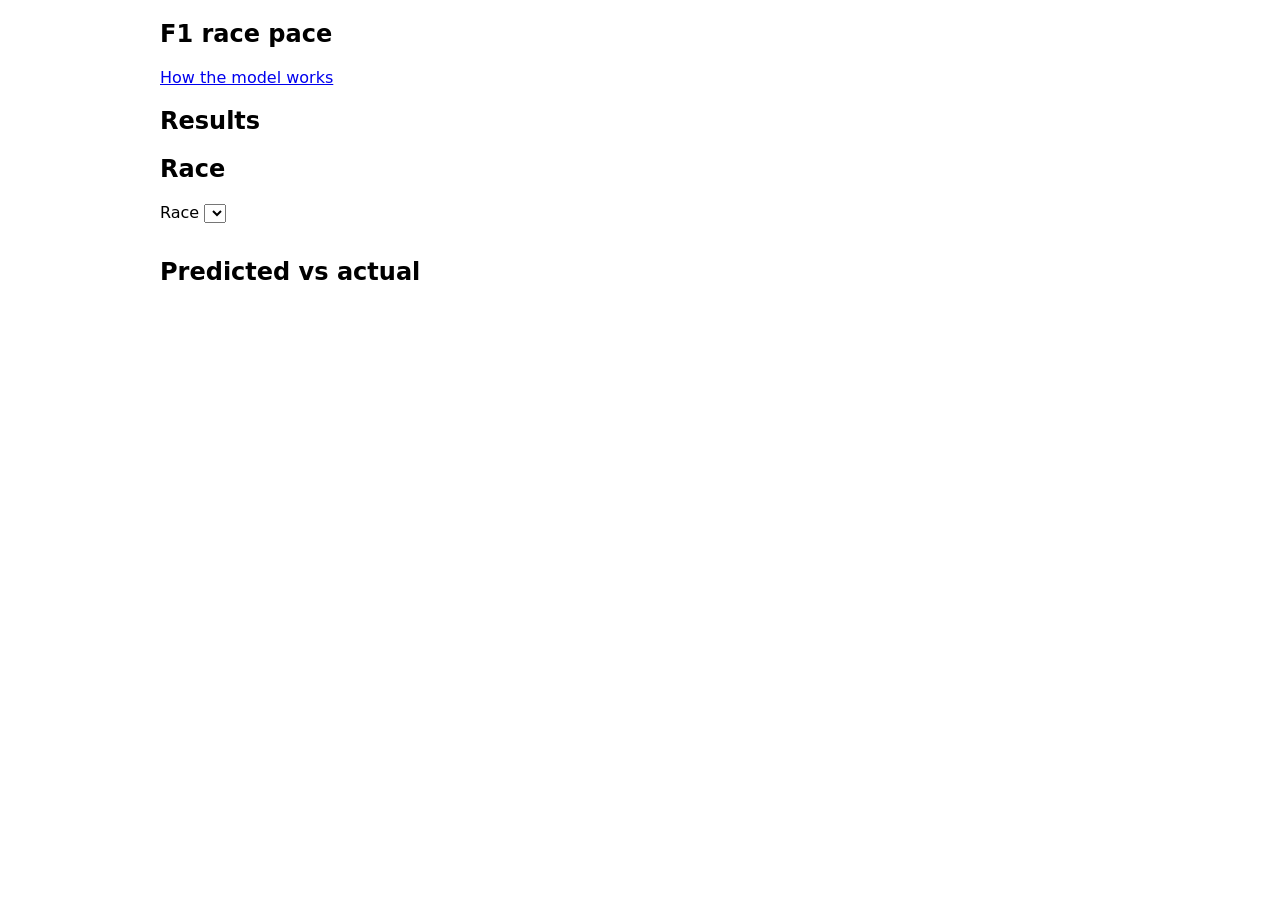
==== site/index.html @ 0c911e38 "feat: enhance static site generator to support multiple pages - Updated the static site generator to" ====
<!doctype html>
<html lang="en">
<head>
  <meta charset="utf-8">
  <meta name="viewport" content="width=device-width, initial-scale=1">
  <title>F1 race pace</title>
  <meta name="description" content="Predicted race pace of every F1 driver after Saturday qualifying, against what happened on Sunday.">
  <link rel="stylesheet" href="site.css">
  <script src="site.js" defer></script>
</head>
<body>
  <div id="notice" role="status" hidden></div>
  <noscript><p>This page needs JavaScript to load the data.</p></noscript>
  <main>
    <section id="hero" aria-labelledby="hero-title">
      <h1 id="hero-title">F1 race pace</h1>
      <p id="hero-meta"></p>
      <p><a href="model.html">How the model works</a></p>
    </section>

    <section id="results" aria-labelledby="results-title">
      <h2 id="results-title">Results</h2>
      <div id="results-figures"></div>
      <div id="results-by-race"></div>
    </section>

    <section id="race" aria-labelledby="race-title">
      <h2 id="race-title">Race</h2>
      <label for="race-select">Race</label>
      <select id="race-select"></select>
      <p id="race-meta"></p>
      <table id="race-table"></table>
    </section>

    <section id="scatter" aria-labelledby="scatter-title">
      <h2 id="scatter-title">Predicted vs actual</h2>
      <svg id="scatter-plot" role="img" aria-label="Predicted against actual pace of each driver"></svg>
    </section>

    <section id="features" aria-labelledby="features-title" hidden>
      <h2 id="features-title">Features</h2>
      <div id="features-importance"></div>
    </section>
  </main>
</body>
</html>
---- site/site.css ----
/* Source of site/site.css. SPEC 16 step 12 writes the visual identity; until then, a readable default. */
body { font-family: system-ui, sans-serif; margin: 0 auto; max-width: 60rem; padding: 0 1rem; }
section[hidden], #notice[hidden] { display: none; }
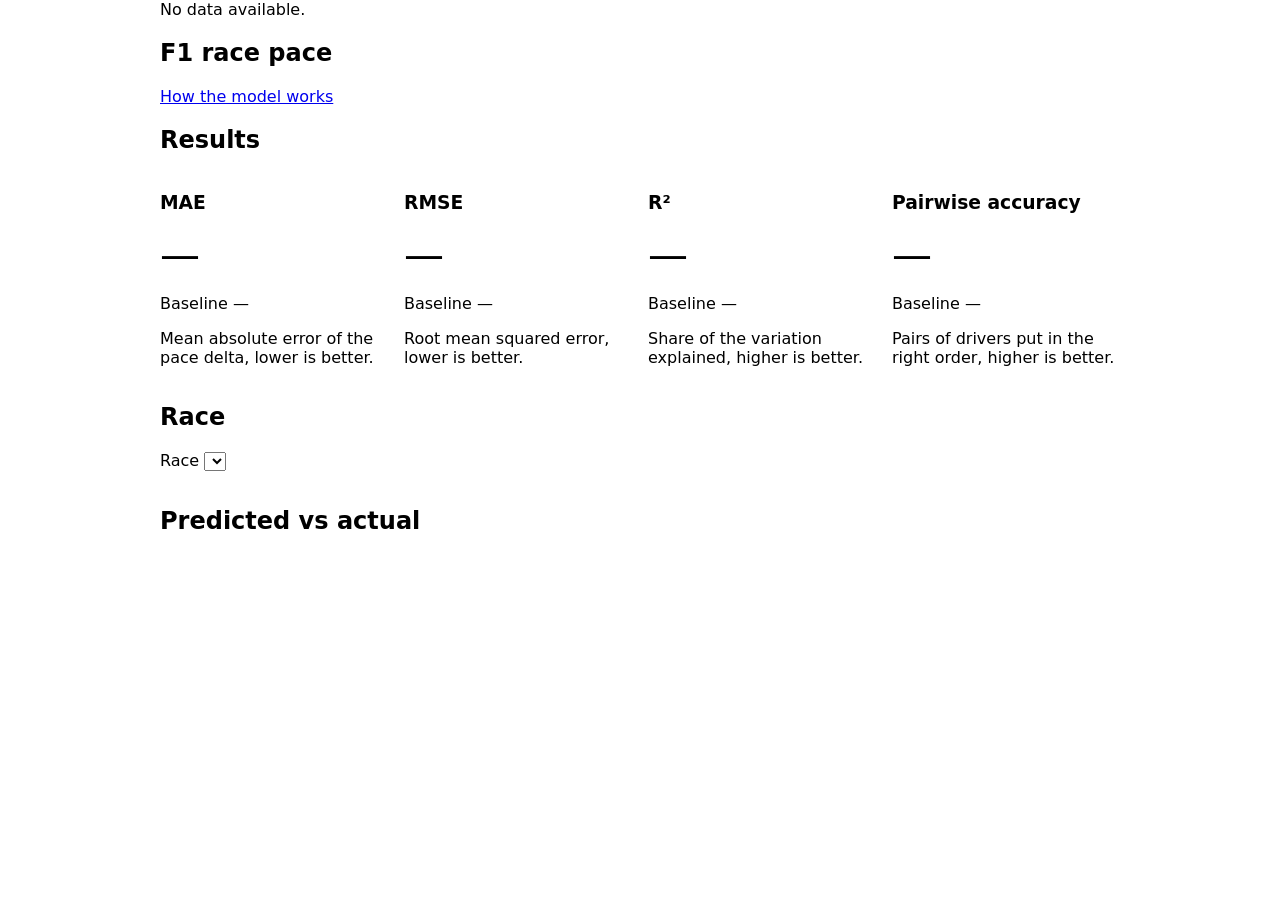
==== commit dcd72f5c: "feat: add results section with metrics display and corresponding styles; implement data handling for" ====
--- a/site/index.html
+++ b/site/index.html
@@ -20,7 +20,32 @@
 
     <section id="results" aria-labelledby="results-title">
       <h2 id="results-title">Results</h2>
-      <div id="results-figures"></div>
+      <div id="results-figures" class="figures">
+        <article class="figure" data-metric="mae">
+          <h3>MAE</h3>
+          <p class="figure-value" data-role="champion">&mdash;</p>
+          <p class="figure-baseline">Baseline <span data-role="baseline">&mdash;</span></p>
+          <p class="figure-hint">Mean absolute error of the pace delta, lower is better.</p>
+        </article>
+        <article class="figure" data-metric="rmse">
+          <h3>RMSE</h3>
+          <p class="figure-value" data-role="champion">&mdash;</p>
+          <p class="figure-baseline">Baseline <span data-role="baseline">&mdash;</span></p>
+          <p class="figure-hint">Root mean squared error, lower is better.</p>
+        </article>
+        <article class="figure" data-metric="r2">
+          <h3>R&sup2;</h3>
+          <p class="figure-value" data-role="champion">&mdash;</p>
+          <p class="figure-baseline">Baseline <span data-role="baseline">&mdash;</span></p>
+          <p class="figure-hint">Share of the variation explained, higher is better.</p>
+        </article>
+        <article class="figure" data-metric="pairwise_acc">
+          <h3>Pairwise accuracy</h3>
+          <p class="figure-value" data-role="champion">&mdash;</p>
+          <p class="figure-baseline">Baseline <span data-role="baseline">&mdash;</span></p>
+          <p class="figure-hint">Pairs of drivers put in the right order, higher is better.</p>
+        </article>
+      </div>
       <div id="results-by-race"></div>
     </section>
 
--- a/site/site.css
+++ b/site/site.css
@@ -1,3 +1,9 @@
 /* Source of site/site.css. SPEC 16 step 12 writes the visual identity; until then, a readable default. */
 body { font-family: system-ui, sans-serif; margin: 0 auto; max-width: 60rem; padding: 0 1rem; }
 section[hidden], #notice[hidden] { display: none; }
+.figures { display: grid; gap: 1rem; grid-template-columns: repeat(auto-fit, minmax(12rem, 1fr)); }
+.figure-value { font-size: 2.5rem; font-variant-numeric: tabular-nums; margin: 0; }
+.race-bars { list-style: none; padding: 0; }
+.race-bar { display: grid; gap: 0.25rem; grid-template-columns: 12rem 1fr 1fr auto; align-items: center; }
+.bar { background: currentColor; display: block; height: 0.6rem; }
+.bar.baseline { opacity: 0.4; }
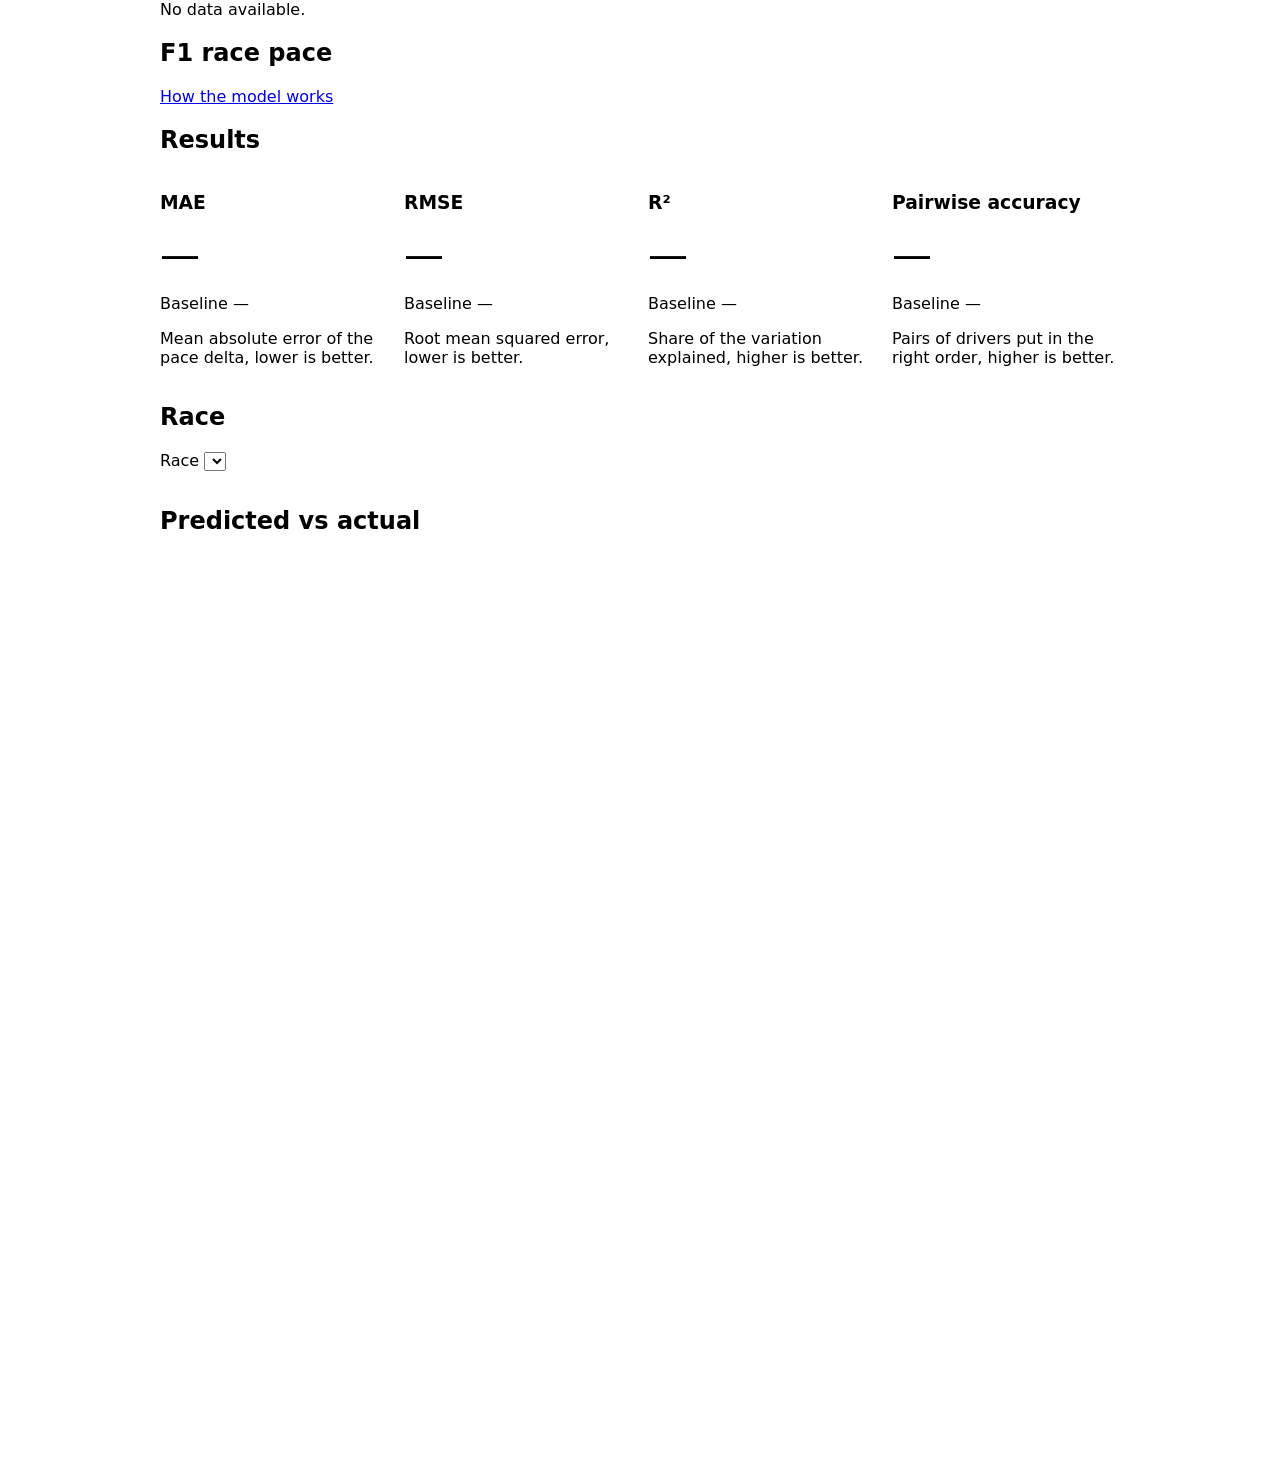
==== commit 13b05412: "feat: implement scatter plot for predicted vs actual pace - Added scatter plot to visualize predicte" ====
--- a/site/index.html
+++ b/site/index.html
@@ -59,7 +59,8 @@
 
     <section id="scatter" aria-labelledby="scatter-title">
       <h2 id="scatter-title">Predicted vs actual</h2>
-      <svg id="scatter-plot" role="img" aria-label="Predicted against actual pace of each driver"></svg>
+      <svg id="scatter-plot" viewBox="0 0 560 520" role="img" aria-label="Predicted against actual pace of each driver"></svg>
+      <p id="scatter-note"></p>
     </section>
 
     <section id="features" aria-labelledby="features-title" hidden>
--- a/site/site.css
+++ b/site/site.css
@@ -7,3 +7,24 @@
 .race-bar { display: grid; gap: 0.25rem; grid-template-columns: 12rem 1fr 1fr auto; align-items: center; }
 .bar { background: currentColor; display: block; height: 0.6rem; }
 .bar.baseline { opacity: 0.4; }
+
+:root { --team-unknown: #8a8f98; }
+.swatch { background: var(--team, var(--team-unknown)); display: inline-block; height: 0.8rem; margin-right: 0.4rem; width: 0.8rem; }
+.pace { font-variant-numeric: tabular-nums; text-align: right; }
+.not-scored { opacity: 0.55; }
+.late-mark { border: 1px solid currentColor; border-radius: 0.2rem; font-size: 0.7rem; padding: 0 0.3rem; text-transform: uppercase; }
+
+#scatter-plot { display: block; height: auto; max-width: 100%; width: 100%; }
+#scatter-plot .grid { stroke: currentColor; stroke-opacity: 0.12; }
+#scatter-plot .grid.zero { stroke-opacity: 0.4; }
+#scatter-plot .diagonal { stroke: currentColor; stroke-dasharray: 4 4; stroke-opacity: 0.5; }
+#scatter-plot .tick, #scatter-plot .axis-label, #scatter-plot .point-label { fill: currentColor; font-size: 12px; }
+#scatter-plot .point { opacity: 0; transition: transform 0.6s ease, opacity 0.4s ease calc(var(--i, 0) * 40ms); }
+#scatter-plot.revealed .point { opacity: 1; }
+#scatter-plot .point.leaving { opacity: 0; transition-delay: 0s; }
+#scatter-plot .dot { fill: var(--team, var(--team-unknown)); }
+#scatter-plot .late-ring { display: none; fill: none; stroke: var(--team, var(--team-unknown)); stroke-dasharray: 3 2; }
+#scatter-plot .point.late .late-ring { display: inline; }
+@media (prefers-reduced-motion: reduce) { #scatter-plot .point { opacity: 1; transition: none; } }
+#scatter-plot .point.label-hidden .point-label { display: none; }
+#scatter-plot .point.offscale .dot { stroke: currentColor; stroke-width: 2; }
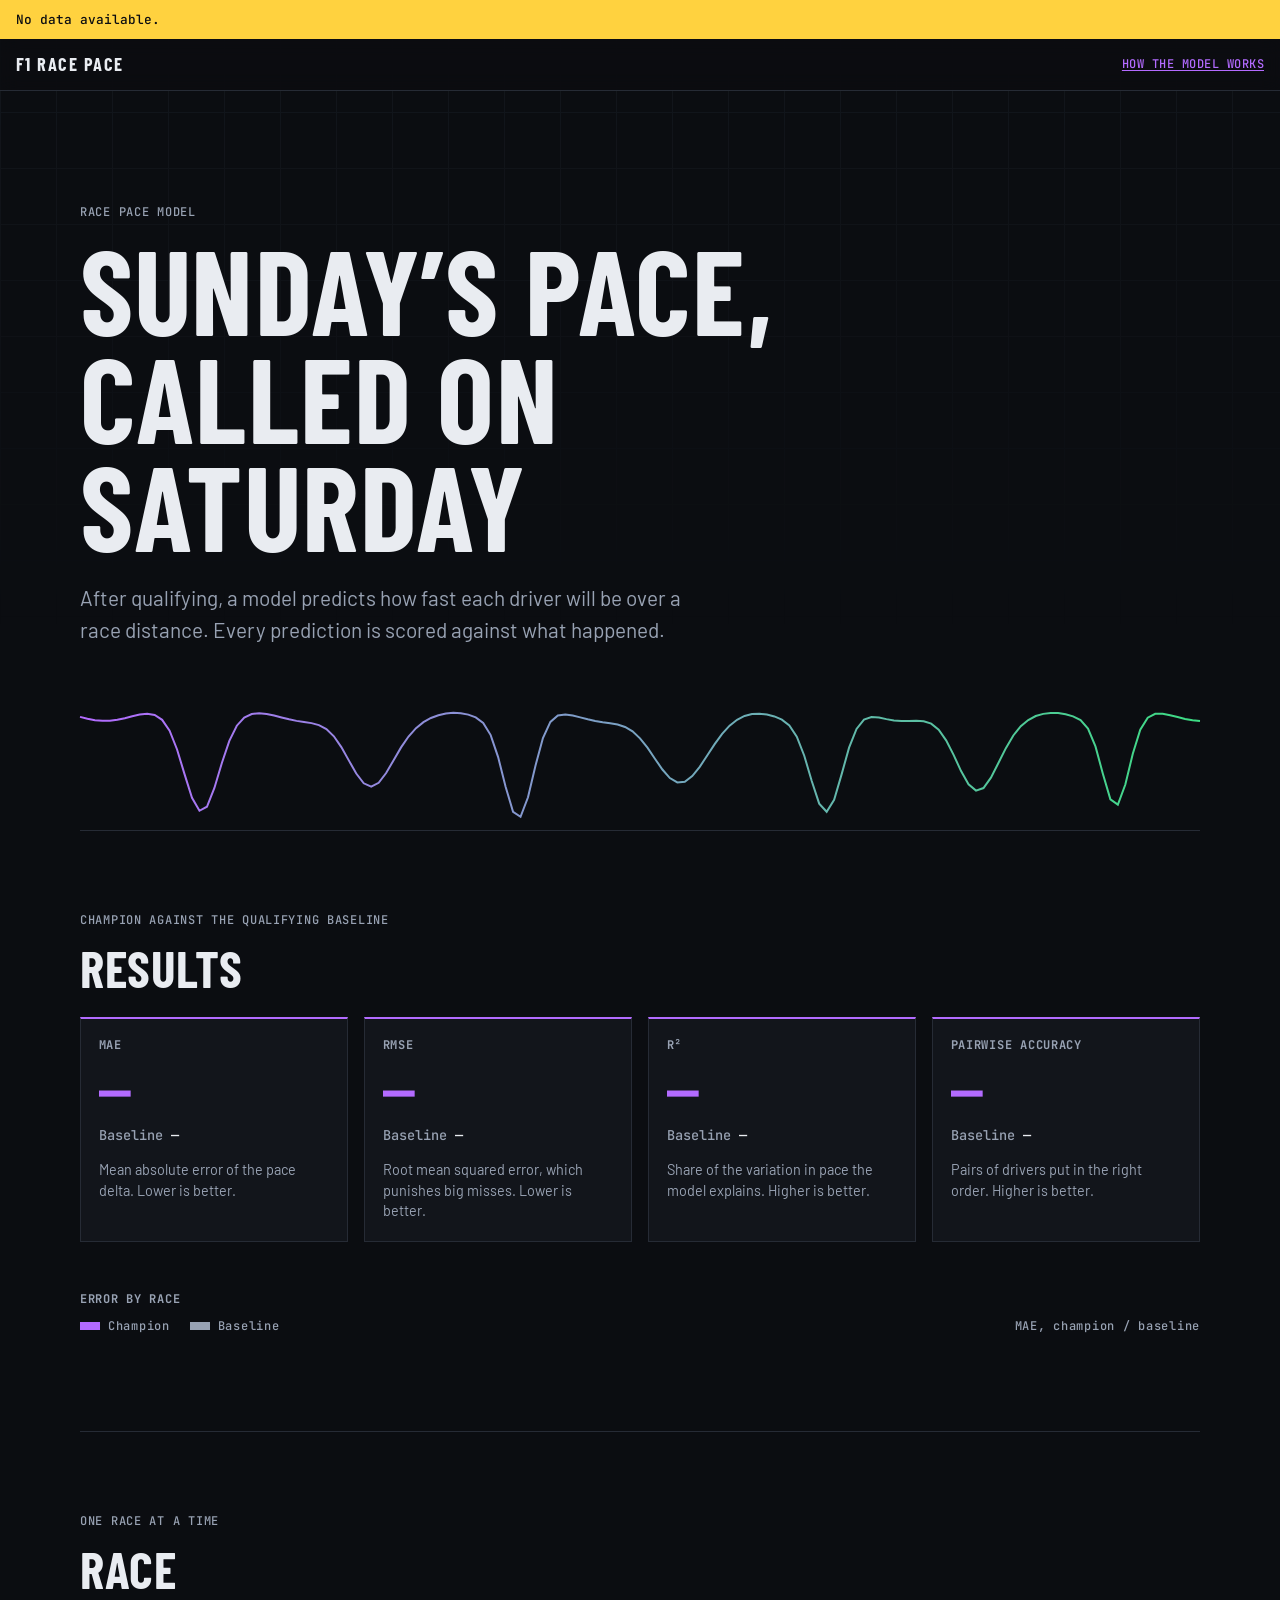
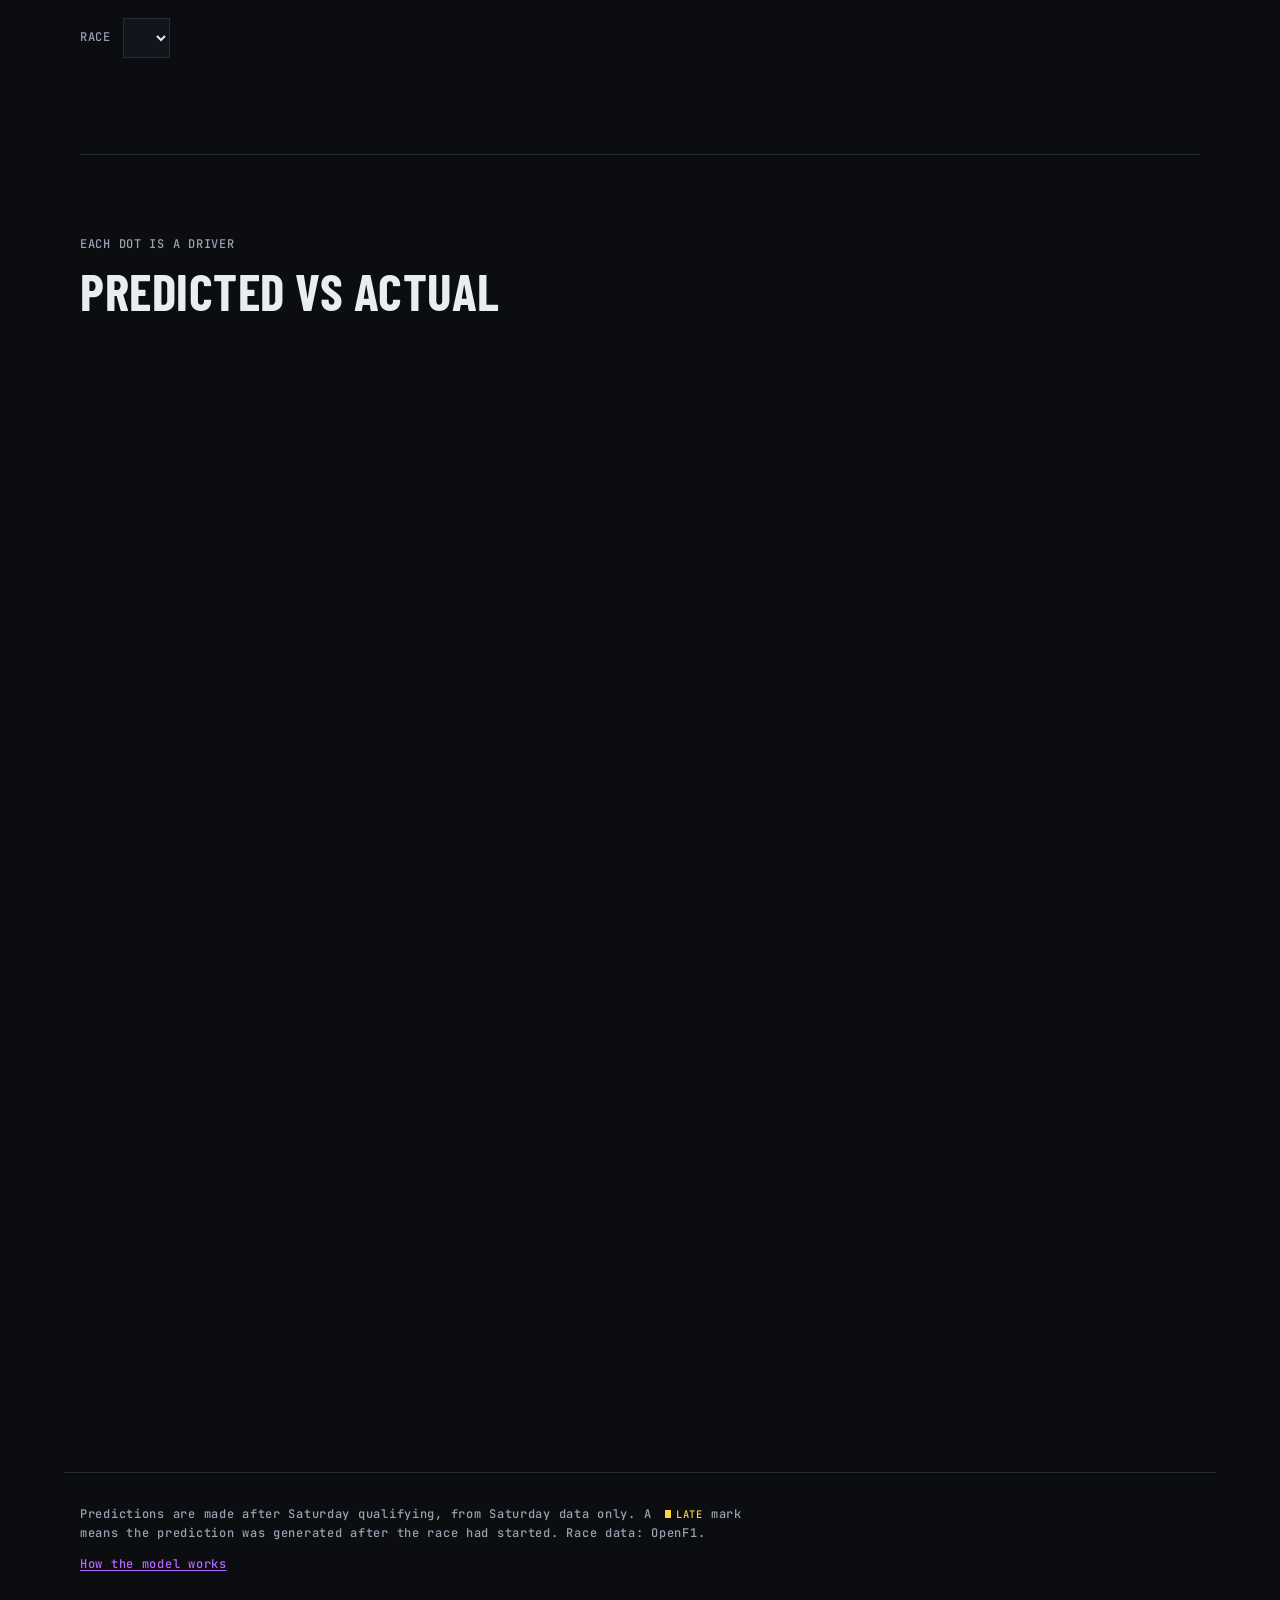
==== commit 4c618e76: "feat: enhance scatter plot label placement and responsiveness - Introduced a new function `placeLabe" ====
--- a/site/index.html
+++ b/site/index.html
@@ -3,70 +3,102 @@
 <head>
   <meta charset="utf-8">
   <meta name="viewport" content="width=device-width, initial-scale=1">
+  <meta name="color-scheme" content="dark">
   <title>F1 race pace</title>
   <meta name="description" content="Predicted race pace of every F1 driver after Saturday qualifying, against what happened on Sunday.">
+  <link rel="preload" href="fonts/barlow-condensed-latin-700-normal.woff2" as="font" type="font/woff2" crossorigin>
+  <link rel="preload" href="fonts/jetbrains-mono-latin-700-normal.woff2" as="font" type="font/woff2" crossorigin>
   <link rel="stylesheet" href="site.css">
   <script src="site.js" defer></script>
 </head>
 <body>
   <div id="notice" role="status" hidden></div>
-  <noscript><p>This page needs JavaScript to load the data.</p></noscript>
+  <noscript><p class="noscript">This page needs JavaScript to load the data.</p></noscript>
+  <header class="masthead">
+    <a class="wordmark" href="#hero">F1 race pace</a>
+    <a class="masthead-link" href="model.html">How the model works</a>
+  </header>
   <main>
     <section id="hero" aria-labelledby="hero-title">
-      <h1 id="hero-title">F1 race pace</h1>
-      <p id="hero-meta"></p>
-      <p><a href="model.html">How the model works</a></p>
+      <p class="eyebrow">Race pace model</p>
+      <h1 id="hero-title">Sunday&rsquo;s pace, called on Saturday</h1>
+      <p class="lede">After qualifying, a model predicts how fast each driver will be over a race distance. Every prediction is scored against what happened.</p>
+      <p id="hero-meta" class="meta"></p>
+      <svg class="hero-trace" viewBox="0 0 1200 140" preserveAspectRatio="none" aria-hidden="true" focusable="false">
+        <defs>
+          <linearGradient id="trace-gradient" x1="0" x2="1" y1="0" y2="0">
+            <stop offset="0" style="stop-color: var(--champion)"/>
+            <stop offset="1" style="stop-color: var(--good)"/>
+          </linearGradient>
+        </defs>
+        <path d="M0 30.0 L8 31.8 L16 33.2 L24 33.9 L32 33.8 L40 32.8 L48 31.3 L56 29.4 L64 27.8 L72 27.1 L80 28.2 L88 32.9 L96 43.5 L104 61.7 L112 85.7 L120 108.7 L128 121.3 L136 117.4 L144 99.1 L152 74.9 L160 53.3 L168 38.6 L176 30.6 L184 27.2 L192 26.5 L200 27.2 L208 28.7 L216 30.6 L224 32.4 L232 33.9 L240 35.0 L248 36.1 L256 38.0 L264 41.9 L272 48.9 L280 59.4 L288 72.3 L296 85.1 L304 94.6 L312 97.9 L320 94.1 L328 84.6 L336 72.2 L344 59.7 L352 49.1 L360 41.0 L368 35.2 L376 31.1 L384 28.4 L392 26.7 L400 26.1 L408 26.4 L416 27.8 L424 30.5 L432 36.0 L440 47.7 L448 69.1 L456 98.0 L464 122.4 L472 127.2 L480 108.2 L488 77.5 L496 50.6 L504 34.9 L512 28.7 L520 27.6 L528 28.7 L536 30.5 L544 32.4 L552 34.0 L560 35.2 L568 36.2 L576 37.4 L584 39.8 L592 44.1 L600 50.9 L608 60.0 L616 70.7 L624 81.2 L632 89.5 L640 93.8 L648 93.1 L656 87.6 L664 78.6 L672 67.6 L680 56.5 L688 46.6 L696 38.6 L704 32.8 L712 29.1 L720 27.2 L728 26.9 L736 27.7 L744 29.6 L752 32.7 L760 38.4 L768 49.3 L776 67.8 L784 92.4 L792 114.4 L800 122.3 L808 110.7 L816 85.9 L824 59.9 L832 41.7 L840 32.7 L848 30.2 L856 30.7 L864 32.2 L872 33.5 L880 34.1 L888 34.1 L896 33.9 L904 34.3 L912 36.6 L920 42.5 L928 52.8 L936 67.0 L944 82.7 L952 95.6 L960 101.7 L968 99.2 L976 89.1 L984 74.9 L992 60.4 L1000 48.1 L1008 39.1 L1016 33.1 L1024 29.2 L1032 27.1 L1040 26.2 L1048 26.3 L1056 27.4 L1064 29.5 L1072 33.2 L1080 41.4 L1088 58.7 L1096 85.5 L1104 110.2 L1112 115.3 L1120 95.8 L1128 65.9 L1136 42.5 L1144 30.8 L1152 27.1 L1160 27.1 L1168 28.4 L1176 30.2 L1184 32.0 L1192 33.4 L1200 34.0" pathLength="1" fill="none" stroke="url(#trace-gradient)" stroke-width="2" vector-effect="non-scaling-stroke"/>
+      </svg>
     </section>
 
-    <section id="results" aria-labelledby="results-title">
+    <section id="results" class="reveal" aria-labelledby="results-title">
+      <p class="eyebrow">Champion against the qualifying baseline</p>
       <h2 id="results-title">Results</h2>
       <div id="results-figures" class="figures">
-        <article class="figure" data-metric="mae">
+        <article class="figure reveal" data-metric="mae">
           <h3>MAE</h3>
           <p class="figure-value" data-role="champion">&mdash;</p>
           <p class="figure-baseline">Baseline <span data-role="baseline">&mdash;</span></p>
-          <p class="figure-hint">Mean absolute error of the pace delta, lower is better.</p>
+          <p class="figure-hint">Mean absolute error of the pace delta. Lower is better.</p>
         </article>
-        <article class="figure" data-metric="rmse">
+        <article class="figure reveal" data-metric="rmse">
           <h3>RMSE</h3>
           <p class="figure-value" data-role="champion">&mdash;</p>
           <p class="figure-baseline">Baseline <span data-role="baseline">&mdash;</span></p>
-          <p class="figure-hint">Root mean squared error, lower is better.</p>
+          <p class="figure-hint">Root mean squared error, which punishes big misses. Lower is better.</p>
         </article>
-        <article class="figure" data-metric="r2">
+        <article class="figure reveal" data-metric="r2">
           <h3>R&sup2;</h3>
           <p class="figure-value" data-role="champion">&mdash;</p>
           <p class="figure-baseline">Baseline <span data-role="baseline">&mdash;</span></p>
-          <p class="figure-hint">Share of the variation explained, higher is better.</p>
+          <p class="figure-hint">Share of the variation in pace the model explains. Higher is better.</p>
         </article>
-        <article class="figure" data-metric="pairwise_acc">
+        <article class="figure reveal" data-metric="pairwise_acc">
           <h3>Pairwise accuracy</h3>
           <p class="figure-value" data-role="champion">&mdash;</p>
           <p class="figure-baseline">Baseline <span data-role="baseline">&mdash;</span></p>
-          <p class="figure-hint">Pairs of drivers put in the right order, higher is better.</p>
+          <p class="figure-hint">Pairs of drivers put in the right order. Higher is better.</p>
         </article>
       </div>
+      <h3 class="subhead">Error by race</h3>
+      <p class="legend"><span class="key champion">Champion</span> <span class="key baseline">Baseline</span> <span class="legend-note">MAE, champion / baseline</span></p>
       <div id="results-by-race"></div>
     </section>
 
-    <section id="race" aria-labelledby="race-title">
+    <section id="race" class="reveal" aria-labelledby="race-title">
+      <p class="eyebrow">One race at a time</p>
       <h2 id="race-title">Race</h2>
-      <label for="race-select">Race</label>
-      <select id="race-select"></select>
+      <div class="race-picker">
+        <label for="race-select">Race</label>
+        <select id="race-select"></select>
+      </div>
       <p id="race-meta"></p>
-      <table id="race-table"></table>
+      <div class="table-wrap">
+        <table id="race-table"></table>
+      </div>
     </section>
 
-    <section id="scatter" aria-labelledby="scatter-title">
+    <section id="scatter" class="reveal" aria-labelledby="scatter-title">
+      <p class="eyebrow">Each dot is a driver</p>
       <h2 id="scatter-title">Predicted vs actual</h2>
       <svg id="scatter-plot" viewBox="0 0 560 520" role="img" aria-label="Predicted against actual pace of each driver"></svg>
       <p id="scatter-note"></p>
     </section>
 
-    <section id="features" aria-labelledby="features-title" hidden>
+    <section id="features" class="reveal" aria-labelledby="features-title" hidden>
+      <p class="eyebrow">What the model leans on</p>
       <h2 id="features-title">Features</h2>
+      <p class="features-hint">How much the error (MAE) grows when a feature is shuffled, measured on the training rows. A longer bar means the model leans on that feature more.</p>
       <div id="features-importance"></div>
     </section>
   </main>
+  <footer class="colophon">
+    <p>Predictions are made after Saturday qualifying, from Saturday data only. A <span class="late-mark">late</span> mark means the prediction was generated after the race had started. Race data: OpenF1.</p>
+    <p><a href="model.html">How the model works</a></p>
+  </footer>
 </body>
 </html>
--- a/site/site.css
+++ b/site/site.css
@@ -1,30 +1,223 @@
-/* Source of site/site.css. SPEC 16 step 12 writes the visual identity; until then, a readable default. */
-body { font-family: system-ui, sans-serif; margin: 0 auto; max-width: 60rem; padding: 0 1rem; }
-section[hidden], #notice[hidden] { display: none; }
-.figures { display: grid; gap: 1rem; grid-template-columns: repeat(auto-fit, minmax(12rem, 1fr)); }
-.figure-value { font-size: 2.5rem; font-variant-numeric: tabular-nums; margin: 0; }
-.race-bars { list-style: none; padding: 0; }
-.race-bar { display: grid; gap: 0.25rem; grid-template-columns: 12rem 1fr 1fr auto; align-items: center; }
-.bar { background: currentColor; display: block; height: 0.6rem; }
-.bar.baseline { opacity: 0.4; }
-
-:root { --team-unknown: #8a8f98; }
-.swatch { background: var(--team, var(--team-unknown)); display: inline-block; height: 0.8rem; margin-right: 0.4rem; width: 0.8rem; }
-.pace { font-variant-numeric: tabular-nums; text-align: right; }
-.not-scored { opacity: 0.55; }
-.late-mark { border: 1px solid currentColor; border-radius: 0.2rem; font-size: 0.7rem; padding: 0 0.3rem; text-transform: uppercase; }
-
+/* Source of site/site.css. Identity: a pit-wall timing screen. Color carries meaning, as it does on the timing
+   tower: purple is the champion, grey the baseline, green an improvement and the yellow flag a late prediction.
+   Every text color below is checked against its background in tests/site/js/contrast.test.mjs (4.5:1). */
+
+@font-face { font-family: "Barlow Condensed"; font-weight: 600; font-display: swap; src: url("fonts/barlow-condensed-latin-600-normal.woff2") format("woff2"); }
+@font-face { font-family: "Barlow Condensed"; font-weight: 700; font-display: swap; src: url("fonts/barlow-condensed-latin-700-normal.woff2") format("woff2"); }
+@font-face { font-family: "Barlow"; font-weight: 400; font-display: swap; src: url("fonts/barlow-latin-400-normal.woff2") format("woff2"); }
+@font-face { font-family: "Barlow"; font-weight: 500; font-display: swap; src: url("fonts/barlow-latin-500-normal.woff2") format("woff2"); }
+@font-face { font-family: "JetBrains Mono"; font-weight: 500; font-display: swap; src: url("fonts/jetbrains-mono-latin-500-normal.woff2") format("woff2"); }
+@font-face { font-family: "JetBrains Mono"; font-weight: 700; font-display: swap; src: url("fonts/jetbrains-mono-latin-700-normal.woff2") format("woff2"); }
+
+:root {
+  --bg: #0b0d11;        /* asphalt */
+  --panel: #12151b;     /* pit wall */
+  --line: #262b35;      /* kerb */
+  --text: #e9ecf1;      /* chalk */
+  --muted: #98a2b3;     /* gantry */
+  --champion: #b36bff;  /* purple sector */
+  --good: #3ddc84;      /* green sector */
+  --flag: #ffd23f;      /* yellow flag */
+  --team-unknown: #8a8f98;
+
+  --display: "Barlow Condensed", "Arial Narrow", sans-serif;
+  --body: "Barlow", system-ui, sans-serif;
+  --data: "JetBrains Mono", ui-monospace, "SF Mono", Menlo, monospace;
+  --gutter: 1rem;
+}
+
+*, *::before, *::after { box-sizing: border-box; }
+html { color-scheme: dark; scroll-behavior: smooth; }
+body {
+  background: var(--bg);
+  color: var(--text);
+  font-family: var(--body);
+  font-size: 1.0625rem;
+  line-height: 1.55;
+  margin: 0;
+  min-height: 100vh;
+}
+/* a faint timing grid behind everything, fading out toward the bottom of the screen */
+body::before {
+  background-image: linear-gradient(var(--line) 1px, transparent 1px), linear-gradient(90deg, var(--line) 1px, transparent 1px);
+  background-size: 56px 56px;
+  content: "";
+  inset: 0;
+  mask-image: linear-gradient(to bottom, #000, transparent 70%);
+  opacity: 0.35;
+  pointer-events: none;
+  position: fixed;
+  z-index: -1;
+}
+a { color: var(--champion); text-underline-offset: 0.2em; }
+a:hover { color: var(--text); }
+:focus-visible { outline: 2px solid var(--flag); outline-offset: 3px; }
+[hidden] { display: none !important; }
+
+/* ---- notice and masthead ---- */
+#notice, .noscript { background: var(--flag); color: var(--bg); font-family: var(--data); font-size: 0.8rem; margin: 0; padding: 0.6rem var(--gutter); }
+.masthead {
+  align-items: center;
+  backdrop-filter: blur(10px);
+  background: color-mix(in srgb, var(--bg) 82%, transparent);
+  border-bottom: 1px solid var(--line);
+  display: flex;
+  justify-content: space-between;
+  padding: 0.7rem var(--gutter);
+  position: sticky;
+  top: 0;
+  z-index: 10;
+}
+.wordmark { color: var(--text); font-family: var(--display); font-size: 1.15rem; font-weight: 700; letter-spacing: 0.08em; text-decoration: none; text-transform: uppercase; }
+.masthead-link { font-family: var(--data); font-size: 0.75rem; letter-spacing: 0.04em; text-transform: uppercase; }
+
+main { margin: 0 auto; max-width: 72rem; padding: 0 var(--gutter); }
+section { border-top: 1px solid var(--line); padding-block: clamp(2.5rem, 7vw, 5rem); }
+#hero { border-top: 0; padding-bottom: 0; padding-top: clamp(3rem, 10vw, 7rem); position: relative; }
+
+/* ---- type ---- */
+.eyebrow, .meta, .legend, th, .figure h3, .subhead, #race-meta, #scatter-note, .colophon, label, summary {
+  font-family: var(--data);
+  font-size: 0.75rem;
+  letter-spacing: 0.06em;
+}
+.eyebrow { color: var(--muted); margin: 0 0 0.75rem; text-transform: uppercase; }
+h1, h2 { font-family: var(--display); font-weight: 700; letter-spacing: 0.01em; margin: 0; text-transform: uppercase; }
+h1 { font-size: clamp(3rem, 11vw, 7.5rem); line-height: 0.9; max-width: 14ch; }
+h2 { font-size: clamp(2rem, 5vw, 3.2rem); line-height: 1; margin-bottom: 1.5rem; }
+.lede { color: var(--muted); font-size: clamp(1.05rem, 2.2vw, 1.3rem); margin: 1.5rem 0 0; max-width: 40rem; }
+.meta { color: var(--text); margin: 1.5rem 0 0; }
+.subhead { color: var(--muted); margin: 3rem 0 0.5rem; text-transform: uppercase; }
+
+/* ---- hero trace: the signature, a speed trace that draws itself ---- */
+.hero-trace { display: block; height: clamp(5rem, 14vw, 9rem); margin-top: 2.5rem; overflow: visible; width: 100%; }
+.hero-trace path { animation: draw 2.2s cubic-bezier(0.4, 0, 0.2, 1) 0.4s both; stroke-dasharray: 1; stroke-dashoffset: 0; }
+@keyframes draw { from { stroke-dashoffset: 1; } to { stroke-dashoffset: 0; } }
+@keyframes rise { from { opacity: 0; transform: translateY(1.5rem); } to { opacity: 1; transform: none; } }
+#hero > * { animation: rise 0.8s cubic-bezier(0.2, 0.7, 0.2, 1) both; }
+#hero > .eyebrow { animation-delay: 0s; }
+#hero > h1 { animation-delay: 0.08s; }
+#hero > .lede { animation-delay: 0.2s; }
+#hero > .meta { animation-delay: 0.3s; }
+#hero > .hero-trace { animation: none; }
+
+/* ---- figures ---- */
+.figures { display: grid; gap: 1rem; grid-template-columns: 1fr; }
+@media (min-width: 34rem) { .figures { grid-template-columns: repeat(2, 1fr); } }
+@media (min-width: 62rem) { .figures { grid-template-columns: repeat(4, 1fr); } }
+.figure { background: var(--panel); border: 1px solid var(--line); border-top: 2px solid var(--champion); padding: 1.1rem 1.1rem 1.25rem; }
+.figure h3 { color: var(--muted); margin: 0; text-transform: uppercase; }
+.figure-value { color: var(--champion); font-family: var(--data); font-size: clamp(2.4rem, 5vw, 3.3rem); font-variant-numeric: tabular-nums; font-weight: 700; line-height: 1.1; margin: 0.5rem 0 0.25rem; }
+.figure-baseline { color: var(--muted); font-family: var(--data); font-size: 0.85rem; margin: 0; }
+.figure-baseline [data-role="baseline"] { color: var(--text); font-variant-numeric: tabular-nums; }
+.figure-hint { color: var(--muted); font-size: 0.9rem; line-height: 1.4; margin: 0.9rem 0 0; }
+
+/* ---- error by race ---- */
+.legend { color: var(--muted); display: flex; flex-wrap: wrap; gap: 1.25rem; margin: 0 0 1rem; }
+.legend .key::before { content: ""; display: inline-block; height: 0.5rem; margin-right: 0.5rem; width: 1.25rem; }
+.legend .champion::before { background: var(--champion); }
+.legend .baseline::before { background: var(--muted); }
+.legend-note { margin-left: auto; }
+.race-bars, .feature-bars { list-style: none; margin: 0; padding: 0; }
+.race-bar { display: grid; gap: 0.3rem 1rem; grid-template-columns: 1fr auto; padding: 0.45rem 0; }
+.race-label { font-size: 0.95rem; }
+.race-values { color: var(--muted); font-family: var(--data); font-size: 0.8rem; font-variant-numeric: tabular-nums; }
+.bars { display: grid; gap: 3px; grid-column: 1 / -1; }
+.bars .bar { display: block; height: 6px; }
+.bars .bar.champion { background: var(--champion); }
+.bars .bar.baseline { background: var(--muted); height: 4px; }
+.bar { transform-origin: left center; }
+
+/* ---- race table, a timing tower ---- */
+.race-picker { align-items: center; display: flex; flex-wrap: wrap; gap: 0.75rem; margin-bottom: 1rem; }
+label { color: var(--muted); text-transform: uppercase; }
+select { background: var(--panel); border: 1px solid var(--line); color: var(--text); font: 500 0.95rem var(--body); max-width: 100%; padding: 0.55rem 0.8rem; }
+#race-meta { color: var(--text); margin: 0 0 1rem; }
+.table-wrap { overflow-x: auto; }
+#race-table { border-collapse: collapse; width: 100%; }
+th { color: var(--muted); font-weight: 500; padding: 0.5rem 0.75rem; text-align: left; text-transform: uppercase; }
+th:nth-child(n + 3) { text-align: right; }
+td { border-top: 1px solid var(--line); padding: 0.55rem 0.75rem; white-space: nowrap; }
+tbody tr:hover { background: var(--panel); }
+.driver { font-family: var(--data); font-weight: 700; letter-spacing: 0.04em; }
+.pace { font-family: var(--data); font-size: 0.92rem; font-variant-numeric: tabular-nums; text-align: right; }
+.swatch { background: var(--team, var(--team-unknown)); display: inline-block; height: 1.15em; margin-right: 0.65rem; vertical-align: -0.2em; width: 4px; }
+tr.not-scored td { color: var(--muted); }
+tr.not-scored .swatch { opacity: 0.5; }
+.late-mark { align-items: center; color: var(--flag); display: inline-flex; font-family: var(--data); font-size: 0.65rem; font-weight: 500; gap: 0.3rem; letter-spacing: 0.08em; margin-left: 0.35rem; text-transform: uppercase; }
+.late-mark::before { background: var(--flag); content: ""; display: inline-block; height: 0.55rem; width: 0.4rem; }
+/* on a narrow screen the table keeps the flag and drops the word, so the Actual column stays in view */
+@media (max-width: 34rem) {
+  #race-table td, #race-table th { padding-left: 0.4rem; padding-right: 0.4rem; }
+  #race-table td.team { line-height: 1.25; white-space: normal; }
+  #race-table .late-mark { font-size: 0; gap: 0; margin-left: 0.3rem; }
+}
+
+/* ---- scatter ---- */
 #scatter-plot { display: block; height: auto; max-width: 100%; width: 100%; }
-#scatter-plot .grid { stroke: currentColor; stroke-opacity: 0.12; }
-#scatter-plot .grid.zero { stroke-opacity: 0.4; }
-#scatter-plot .diagonal { stroke: currentColor; stroke-dasharray: 4 4; stroke-opacity: 0.5; }
-#scatter-plot .tick, #scatter-plot .axis-label, #scatter-plot .point-label { fill: currentColor; font-size: 12px; }
+#scatter-plot .grid { stroke: var(--line); }
+#scatter-plot .grid.zero { stroke: var(--muted); stroke-opacity: 0.6; }
+#scatter-plot .diagonal { stroke: var(--text); stroke-opacity: 0.45; }
+#scatter-plot .tick, #scatter-plot .axis-label { fill: var(--muted); font-family: var(--data); font-size: var(--label-size, 11px); }
+#scatter-plot .point-label { fill: var(--text); font-family: var(--data); font-size: var(--label-size, 11px); }
 #scatter-plot .point { opacity: 0; transition: transform 0.6s ease, opacity 0.4s ease calc(var(--i, 0) * 40ms); }
 #scatter-plot.revealed .point { opacity: 1; }
 #scatter-plot .point.leaving { opacity: 0; transition-delay: 0s; }
-#scatter-plot .dot { fill: var(--team, var(--team-unknown)); }
-#scatter-plot .late-ring { display: none; fill: none; stroke: var(--team, var(--team-unknown)); stroke-dasharray: 3 2; }
+#scatter-plot .dot { fill: var(--team, var(--team-unknown)); r: var(--dot-r, 6px); }
+#scatter-plot .late-ring { display: none; fill: none; r: calc(var(--dot-r, 6px) + 4px); stroke: var(--flag); stroke-dasharray: 3 2; stroke-opacity: 0.85; }
 #scatter-plot .point.late .late-ring { display: inline; }
-@media (prefers-reduced-motion: reduce) { #scatter-plot .point { opacity: 1; transition: none; } }
 #scatter-plot .point.label-hidden .point-label { display: none; }
-#scatter-plot .point.offscale .dot { stroke: currentColor; stroke-width: 2; }
+#scatter-plot .point.offscale .dot { stroke: var(--text); stroke-width: 2; }
+#scatter-note { color: var(--muted); margin: 0.75rem 0 0; }
+
+/* ---- features ---- */
+.features-hint { color: var(--muted); margin: 0 0 1.5rem; max-width: 40rem; }
+.features-notice { color: var(--flag); font-family: var(--data); font-size: 0.85rem; }
+.feature-bar { align-items: center; display: grid; gap: 0.2rem 1rem; grid-template-columns: 1fr auto; padding: 0.4rem 0; }
+.feature-label { font-size: 0.95rem; text-transform: capitalize; }
+.feature-value { color: var(--muted); font-family: var(--data); font-size: 0.8rem; font-variant-numeric: tabular-nums; }
+.track { background: var(--line); display: block; grid-column: 1 / -1; height: 6px; }
+.track .bar { background: var(--champion); display: block; height: 100%; }
+@media (min-width: 40rem) {
+  .feature-bar { grid-template-columns: 12rem 1fr 9rem; }
+  .track { grid-column: auto; }
+  .feature-value { text-align: right; }
+}
+
+/* ---- the model page ---- */
+.prose { max-width: 48rem; }
+.prose h1 { font-size: clamp(2.2rem, 7vw, 4rem); max-width: none; }
+.prose h2 { font-size: clamp(1.5rem, 4vw, 2.1rem); margin: 2.5rem 0 0.75rem; }
+.prose p, .prose li { color: var(--text); }
+.prose table { border-collapse: collapse; display: block; font-size: 0.9rem; overflow-x: auto; }
+.prose th, .prose td { border-top: 1px solid var(--line); text-align: left; white-space: normal; }
+.prose img { background: #fff; border-radius: 0.3rem; display: block; height: auto; margin: 1rem 0; max-width: 100%; padding: 0.5rem; }
+.prose code { background: var(--panel); font-family: var(--data); font-size: 0.85em; padding: 0.1em 0.35em; }
+.model-page section.prose { border-top: 0; padding-bottom: 1rem; }
+details.prose { border-top: 1px solid var(--line); padding: 1.5rem 0 4rem; }
+summary { background: var(--panel); border: 1px solid var(--line); color: var(--text); cursor: pointer; display: inline-block; padding: 0.7rem 1rem; text-transform: uppercase; }
+summary:hover { border-color: var(--champion); }
+details[open] > summary { margin-bottom: 1rem; }
+
+.colophon { border-top: 1px solid var(--line); color: var(--muted); margin: 0 auto; max-width: 72rem; padding: 2rem var(--gutter) 3rem; }
+.colophon p { margin: 0 0 0.75rem; max-width: 42rem; }
+
+/* ---- motion: sections and bars enter as they scroll into view ---- */
+.reveal { transition: opacity 0.7s ease, transform 0.7s ease; }
+.reveal.pending { opacity: 0; transform: translateY(1.5rem); }
+.reveal .bar { transition: transform 0.9s cubic-bezier(0.2, 0.7, 0.2, 1) 0.15s; }
+.reveal.pending .bar { transform: scaleX(0); }
+@supports (animation-timeline: view()) {
+  .reveal { animation: rise linear both; animation-range: entry 0% entry 55%; animation-timeline: view(); transition: none; }
+  .reveal .bar { animation: grow linear both; animation-range: entry 0% entry 90%; animation-timeline: view(); transition: none; }
+  #scatter-plot .diagonal { animation: draw linear both; animation-range: entry 10% cover 50%; animation-timeline: view(); stroke-dasharray: 1; }
+}
+@keyframes grow { from { transform: scaleX(0); } to { transform: scaleX(1); } }
+
+@media (prefers-reduced-motion: reduce) {
+  html { scroll-behavior: auto; }
+  *, *::before, *::after { animation: none !important; transition: none !important; }
+  .reveal.pending, .reveal.pending .bar { opacity: 1; transform: none; }
+  #scatter-plot .point { opacity: 1; }
+  .hero-trace path { stroke-dashoffset: 0; }
+}
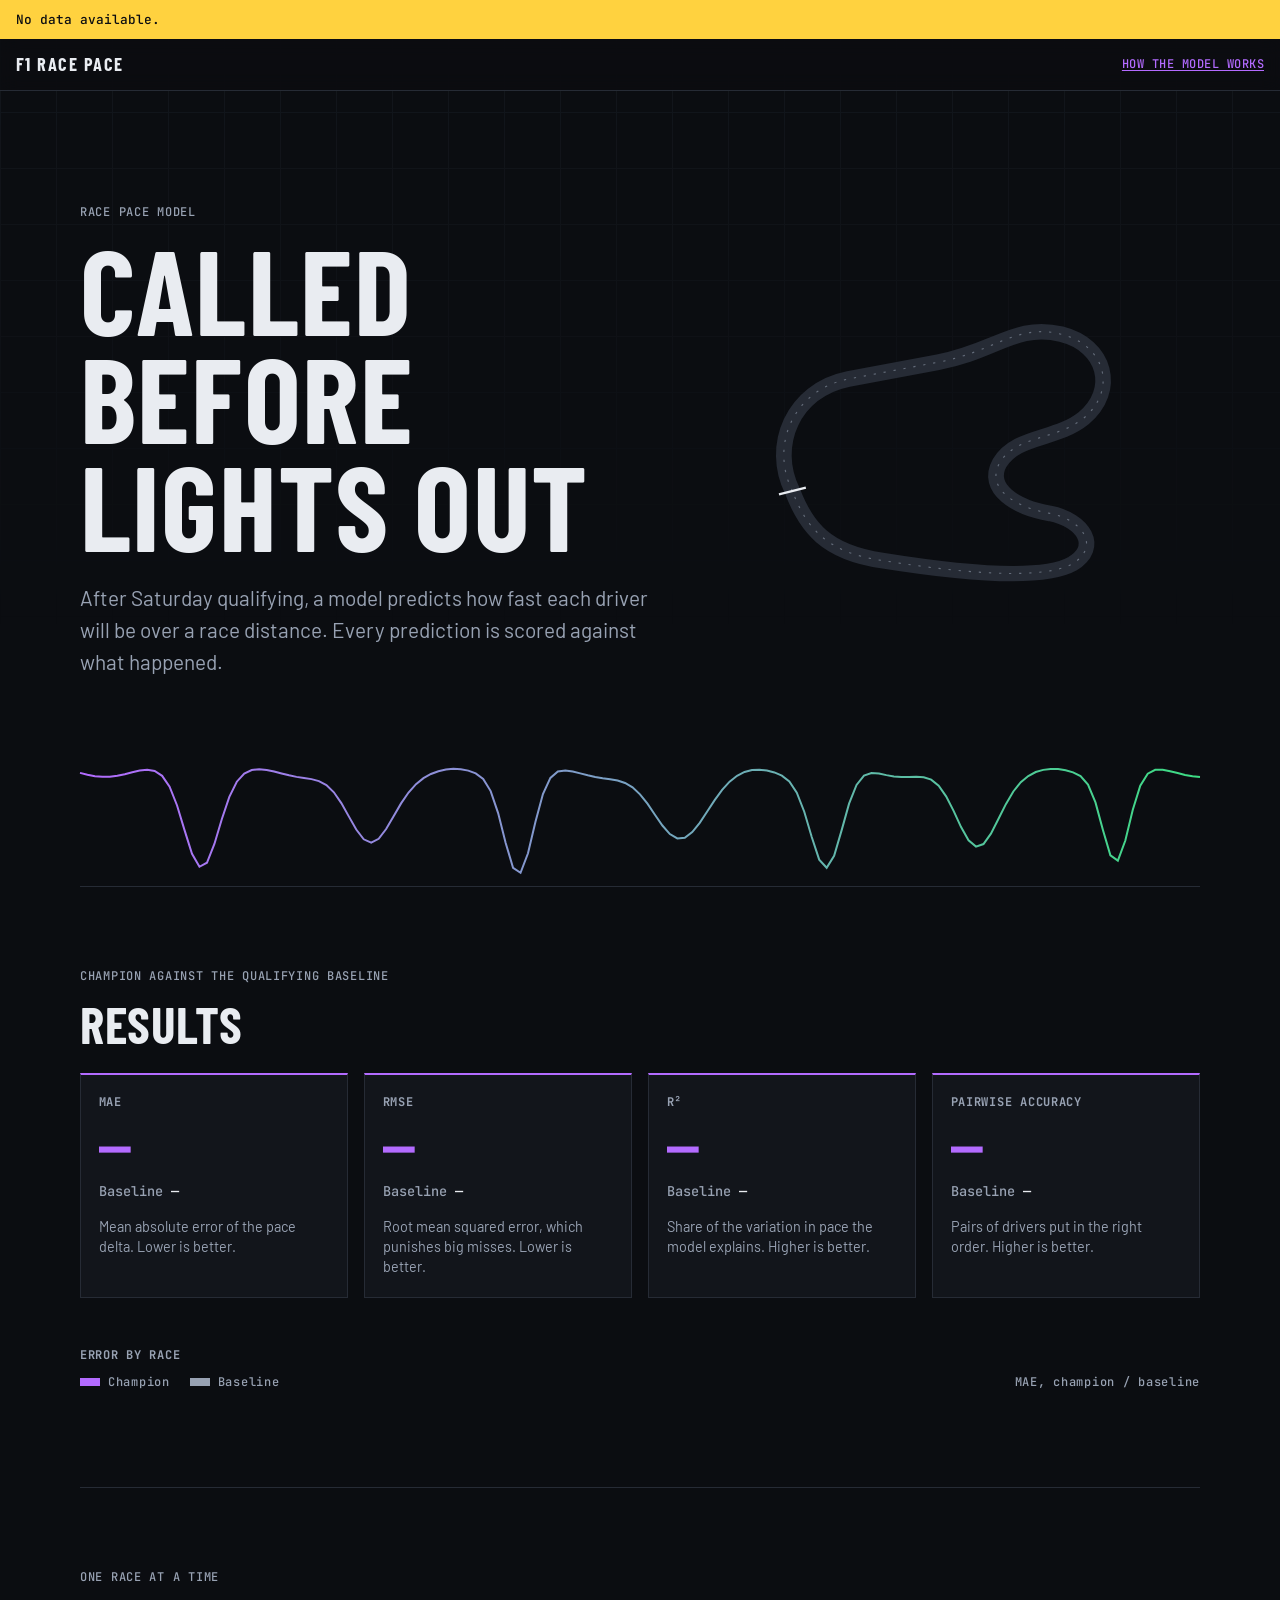
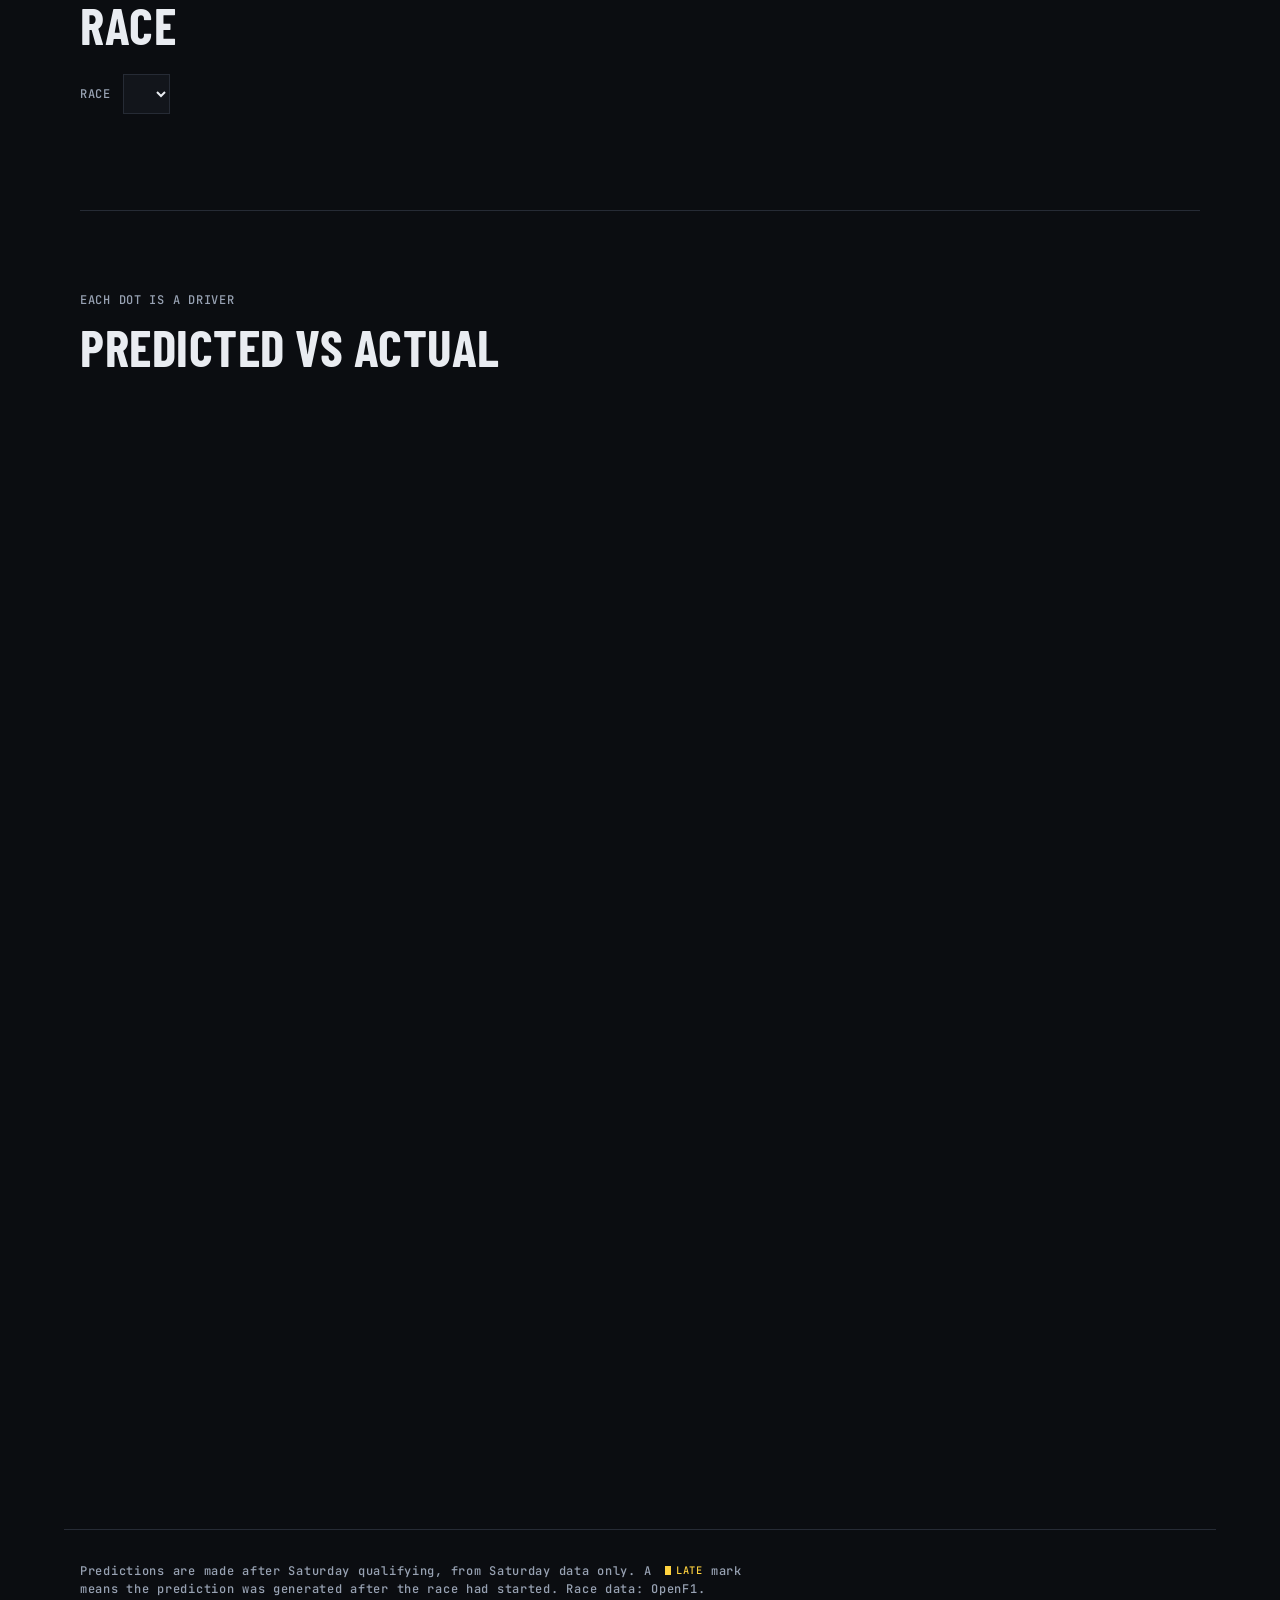
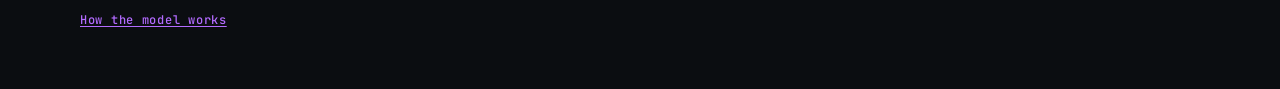
==== commit 9c8b7a9f: "feat: implement hero circuit with animated drivers and late prediction notes" ====
--- a/site/index.html
+++ b/site/index.html
@@ -20,10 +20,23 @@
   </header>
   <main>
     <section id="hero" aria-labelledby="hero-title">
-      <p class="eyebrow">Race pace model</p>
-      <h1 id="hero-title">Sunday&rsquo;s pace, called on Saturday</h1>
-      <p class="lede">After qualifying, a model predicts how fast each driver will be over a race distance. Every prediction is scored against what happened.</p>
-      <p id="hero-meta" class="meta"></p>
+      <div class="hero-grid">
+        <div class="hero-copy">
+          <p class="eyebrow">Race pace model</p>
+          <h1 id="hero-title">Called before lights out</h1>
+          <p class="lede">After Saturday qualifying, a model predicts how fast each driver will be over a race distance. Every prediction is scored against what happened.</p>
+          <p id="hero-meta" class="meta"></p>
+        </div>
+        <figure class="hero-circuit">
+          <svg id="circuit" viewBox="0 0 400 320" role="img" aria-label="A circuit with one dot per driver of the last scored race, each running at that driver's predicted pace">
+            <path id="circuit-track" class="track-line" pathLength="1" d="M 70 200 C 50 160 70 110 120 100 L 200 85 C 250 76 270 50 310 60 C 350 70 360 110 330 135 C 305 155 270 150 255 175 C 242 198 270 215 300 220 C 330 226 345 250 320 265 C 290 282 200 270 150 262 C 100 255 82 232 70 200 Z"/>
+            <path class="track-center" d="M 70 200 C 50 160 70 110 120 100 L 200 85 C 250 76 270 50 310 60 C 350 70 360 110 330 135 C 305 155 270 150 255 175 C 242 198 270 215 300 220 C 330 226 345 250 320 265 C 290 282 200 270 150 262 C 100 255 82 232 70 200 Z"/>
+            <line class="start-line" x1="58" y1="203" x2="82" y2="197"/>
+            <g id="circuit-runners"></g>
+          </svg>
+          <figcaption id="circuit-note"></figcaption>
+        </figure>
+      </div>
       <svg class="hero-trace" viewBox="0 0 1200 140" preserveAspectRatio="none" aria-hidden="true" focusable="false">
         <defs>
           <linearGradient id="trace-gradient" x1="0" x2="1" y1="0" y2="0">
@@ -77,6 +90,7 @@
         <select id="race-select"></select>
       </div>
       <p id="race-meta"></p>
+      <p id="race-late-note" class="late-note" hidden></p>
       <div class="table-wrap">
         <table id="race-table"></table>
       </div>
--- a/site/site.css
+++ b/site/site.css
@@ -94,12 +94,26 @@
 .hero-trace path { animation: draw 2.2s cubic-bezier(0.4, 0, 0.2, 1) 0.4s both; stroke-dasharray: 1; stroke-dashoffset: 0; }
 @keyframes draw { from { stroke-dashoffset: 1; } to { stroke-dashoffset: 0; } }
 @keyframes rise { from { opacity: 0; transform: translateY(1.5rem); } to { opacity: 1; transform: none; } }
-#hero > * { animation: rise 0.8s cubic-bezier(0.2, 0.7, 0.2, 1) both; }
-#hero > .eyebrow { animation-delay: 0s; }
-#hero > h1 { animation-delay: 0.08s; }
-#hero > .lede { animation-delay: 0.2s; }
-#hero > .meta { animation-delay: 0.3s; }
-#hero > .hero-trace { animation: none; }
+.hero-copy > *, .hero-circuit { animation: rise 0.8s cubic-bezier(0.2, 0.7, 0.2, 1) both; }
+.hero-copy > .eyebrow { animation-delay: 0s; }
+.hero-copy > h1 { animation-delay: 0.08s; }
+.hero-copy > .lede { animation-delay: 0.2s; }
+.hero-copy > .meta { animation-delay: 0.3s; }
+.hero-circuit { animation-delay: 0.25s; }
+
+/* ---- hero circuit: one dot per driver of the last scored race ---- */
+.hero-grid { align-items: center; display: grid; gap: 2.5rem; }
+@media (min-width: 62rem) { .hero-grid { grid-template-columns: 1.1fr 0.9fr; } }
+.hero-circuit { margin: 0; }
+#circuit { display: block; height: auto; max-width: 28rem; width: 100%; }
+.track-line { fill: none; stroke: var(--line); stroke-linecap: round; stroke-linejoin: round; stroke-width: 14; }
+.track-center { fill: none; stroke: var(--muted); stroke-dasharray: 2 7; stroke-opacity: 0.55; stroke-width: 1; }
+.track-line { animation: draw 2.2s cubic-bezier(0.4, 0, 0.2, 1) 0.4s both; stroke-dasharray: 1; }
+.start-line { stroke: var(--text); stroke-width: 2; }
+#circuit-runners { opacity: 0; transition: opacity 0.6s ease 0.2s; }
+#circuit-runners.ready { opacity: 1; }
+.runner { fill: var(--team, var(--team-unknown)); stroke: var(--bg); stroke-width: 1.5; }
+#circuit-note { color: var(--muted); font-family: var(--data); font-size: 0.7rem; letter-spacing: 0.04em; margin-top: 0.75rem; max-width: 28rem; }
 
 /* ---- figures ---- */
 .figures { display: grid; gap: 1rem; grid-template-columns: 1fr; }
@@ -132,7 +146,8 @@
 .race-picker { align-items: center; display: flex; flex-wrap: wrap; gap: 0.75rem; margin-bottom: 1rem; }
 label { color: var(--muted); text-transform: uppercase; }
 select { background: var(--panel); border: 1px solid var(--line); color: var(--text); font: 500 0.95rem var(--body); max-width: 100%; padding: 0.55rem 0.8rem; }
-#race-meta { color: var(--text); margin: 0 0 1rem; }
+#race-meta { color: var(--text); margin: 0 0 0.35rem; }
+.late-note { color: var(--muted); font-family: var(--data); font-size: 0.7rem; letter-spacing: 0.03em; margin: 0 0 1rem; }
 .table-wrap { overflow-x: auto; }
 #race-table { border-collapse: collapse; width: 100%; }
 th { color: var(--muted); font-weight: 500; padding: 0.5rem 0.75rem; text-align: left; text-transform: uppercase; }
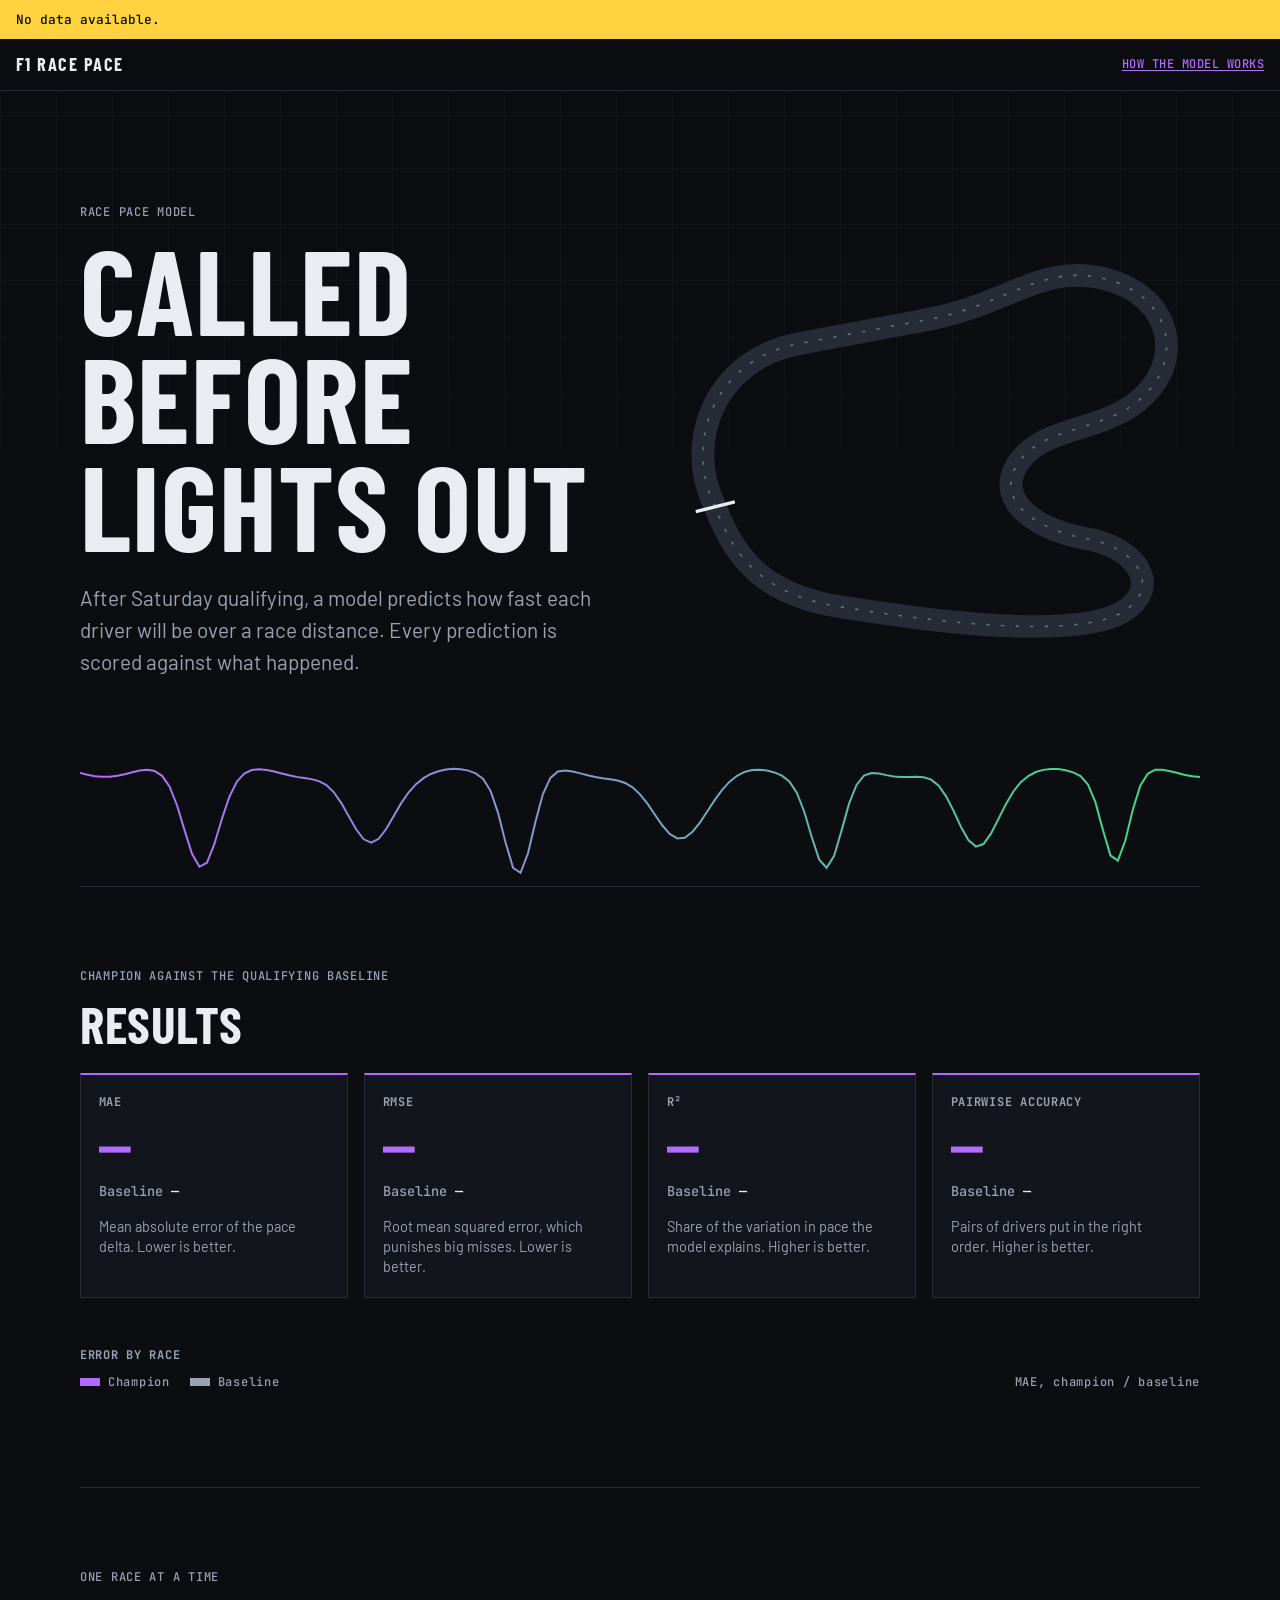
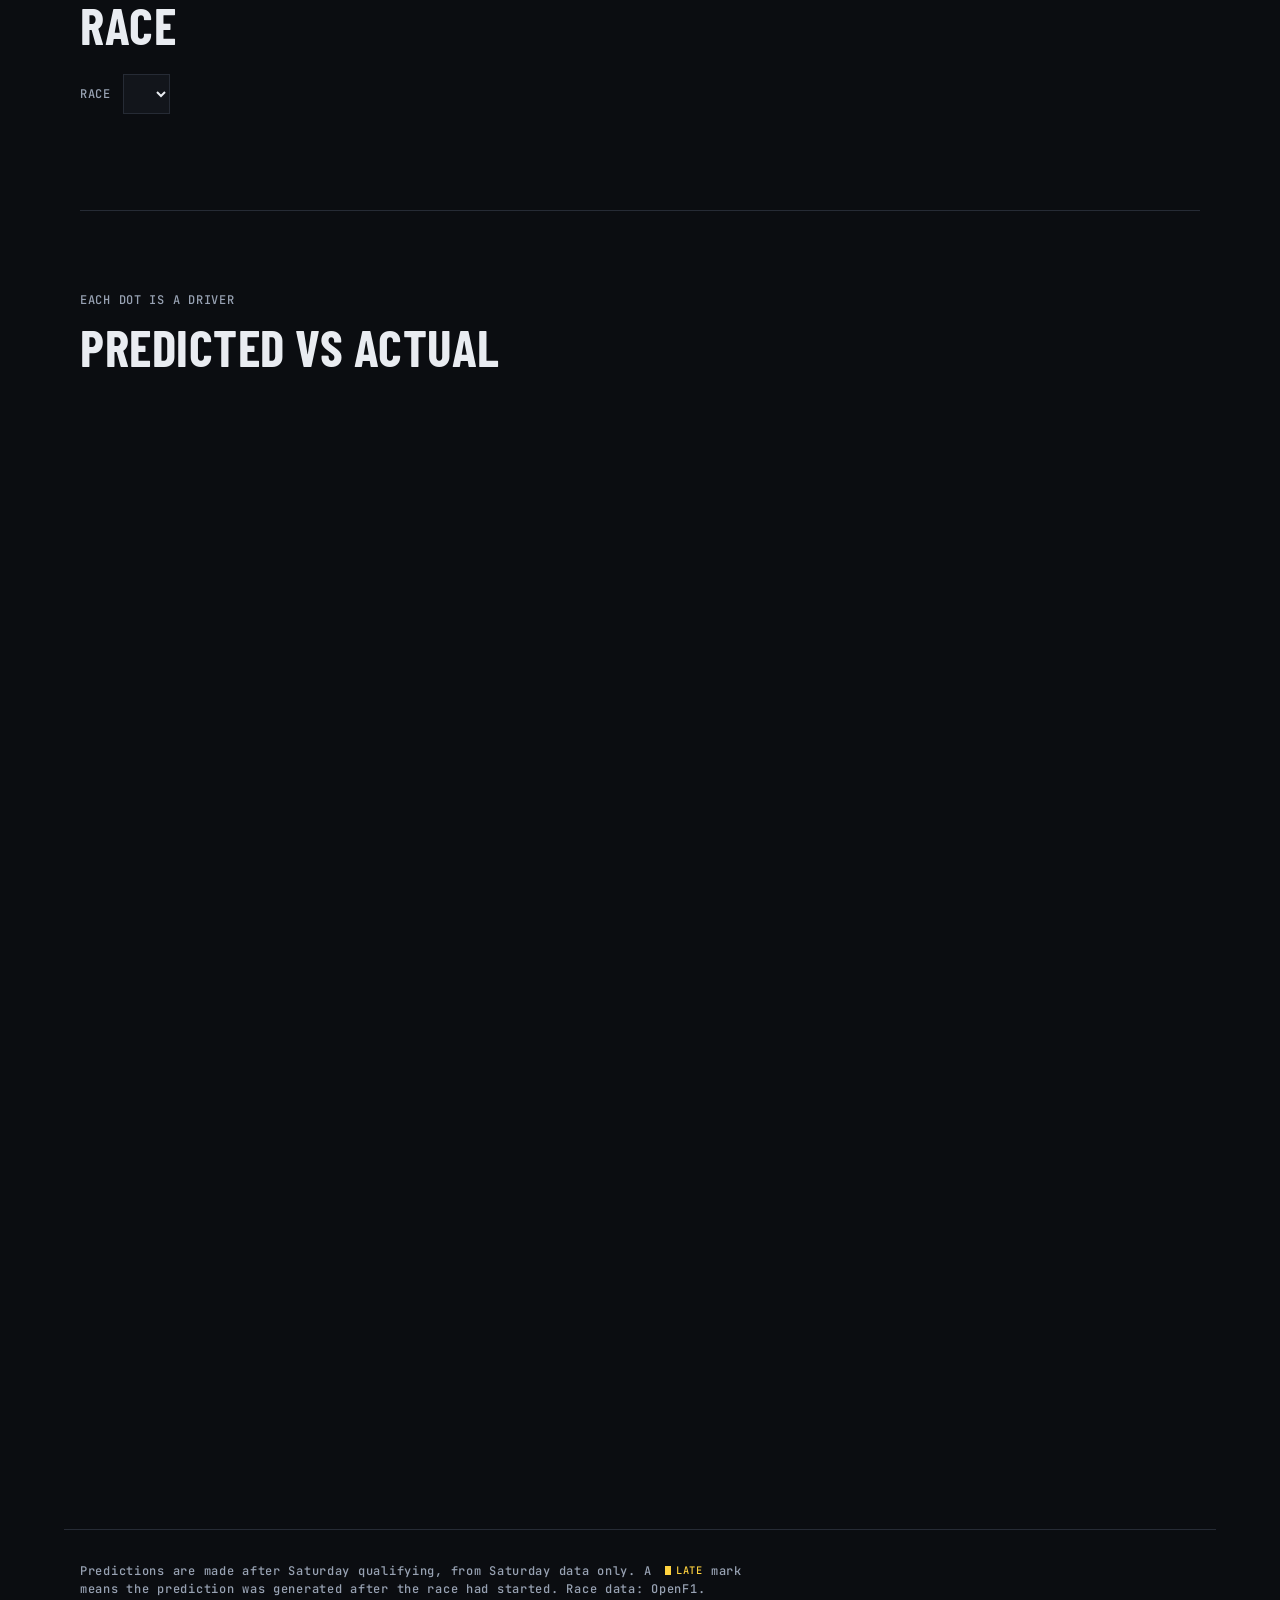
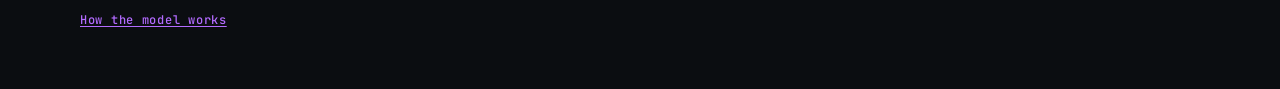
==== commit be2096bf: "feat: enhance hero circuit with tooltip for predicted pace and lap time; update styles for improved " ====
--- a/site/index.html
+++ b/site/index.html
@@ -28,12 +28,13 @@
           <p id="hero-meta" class="meta"></p>
         </div>
         <figure class="hero-circuit">
-          <svg id="circuit" viewBox="0 0 400 320" role="img" aria-label="A circuit with one dot per driver of the last scored race, each running at that driver's predicted pace">
+          <svg id="circuit" viewBox="36 36 332 254" role="img" aria-label="A circuit with one dot per driver of the last scored race, each running at that driver's predicted pace">
             <path id="circuit-track" class="track-line" pathLength="1" d="M 70 200 C 50 160 70 110 120 100 L 200 85 C 250 76 270 50 310 60 C 350 70 360 110 330 135 C 305 155 270 150 255 175 C 242 198 270 215 300 220 C 330 226 345 250 320 265 C 290 282 200 270 150 262 C 100 255 82 232 70 200 Z"/>
             <path class="track-center" d="M 70 200 C 50 160 70 110 120 100 L 200 85 C 250 76 270 50 310 60 C 350 70 360 110 330 135 C 305 155 270 150 255 175 C 242 198 270 215 300 220 C 330 226 345 250 320 265 C 290 282 200 270 150 262 C 100 255 82 232 70 200 Z"/>
             <line class="start-line" x1="58" y1="203" x2="82" y2="197"/>
             <g id="circuit-runners"></g>
           </svg>
+          <div id="runner-tip" class="runner-tip" role="tooltip" hidden></div>
           <figcaption id="circuit-note"></figcaption>
         </figure>
       </div>
--- a/site/site.css
+++ b/site/site.css
@@ -103,9 +103,9 @@
 
 /* ---- hero circuit: one dot per driver of the last scored race ---- */
 .hero-grid { align-items: center; display: grid; gap: 2.5rem; }
-@media (min-width: 62rem) { .hero-grid { grid-template-columns: 1.1fr 0.9fr; } }
-.hero-circuit { margin: 0; }
-#circuit { display: block; height: auto; max-width: 28rem; width: 100%; }
+@media (min-width: 62rem) { .hero-grid { grid-template-columns: 1fr 1fr; } }
+.hero-circuit { margin: 0; position: relative; }
+#circuit { display: block; height: auto; max-width: 40rem; width: 100%; }
 .track-line { fill: none; stroke: var(--line); stroke-linecap: round; stroke-linejoin: round; stroke-width: 14; }
 .track-center { fill: none; stroke: var(--muted); stroke-dasharray: 2 7; stroke-opacity: 0.55; stroke-width: 1; }
 .track-line { animation: draw 2.2s cubic-bezier(0.4, 0, 0.2, 1) 0.4s both; stroke-dasharray: 1; }
@@ -113,7 +113,11 @@
 #circuit-runners { opacity: 0; transition: opacity 0.6s ease 0.2s; }
 #circuit-runners.ready { opacity: 1; }
 .runner { fill: var(--team, var(--team-unknown)); stroke: var(--bg); stroke-width: 1.5; }
-#circuit-note { color: var(--muted); font-family: var(--data); font-size: 0.7rem; letter-spacing: 0.04em; margin-top: 0.75rem; max-width: 28rem; }
+.runner-hit { fill: transparent; pointer-events: all; }
+.runner-g { cursor: pointer; }
+.runner-g:hover .runner { stroke: var(--text); stroke-width: 2; }
+.runner-tip { background: var(--panel); border: 1px solid var(--line); color: var(--text); font-family: var(--data); font-size: 0.72rem; line-height: 1.4; max-width: 19rem; padding: 0.45rem 0.65rem; pointer-events: none; position: absolute; transform: translate(-50%, calc(-100% - 0.6rem)); width: max-content; z-index: 5; }
+#circuit-note { color: var(--muted); font-family: var(--data); font-size: 0.7rem; letter-spacing: 0.04em; margin-top: 0.75rem; max-width: 40rem; }
 
 /* ---- figures ---- */
 .figures { display: grid; gap: 1rem; grid-template-columns: 1fr; }
